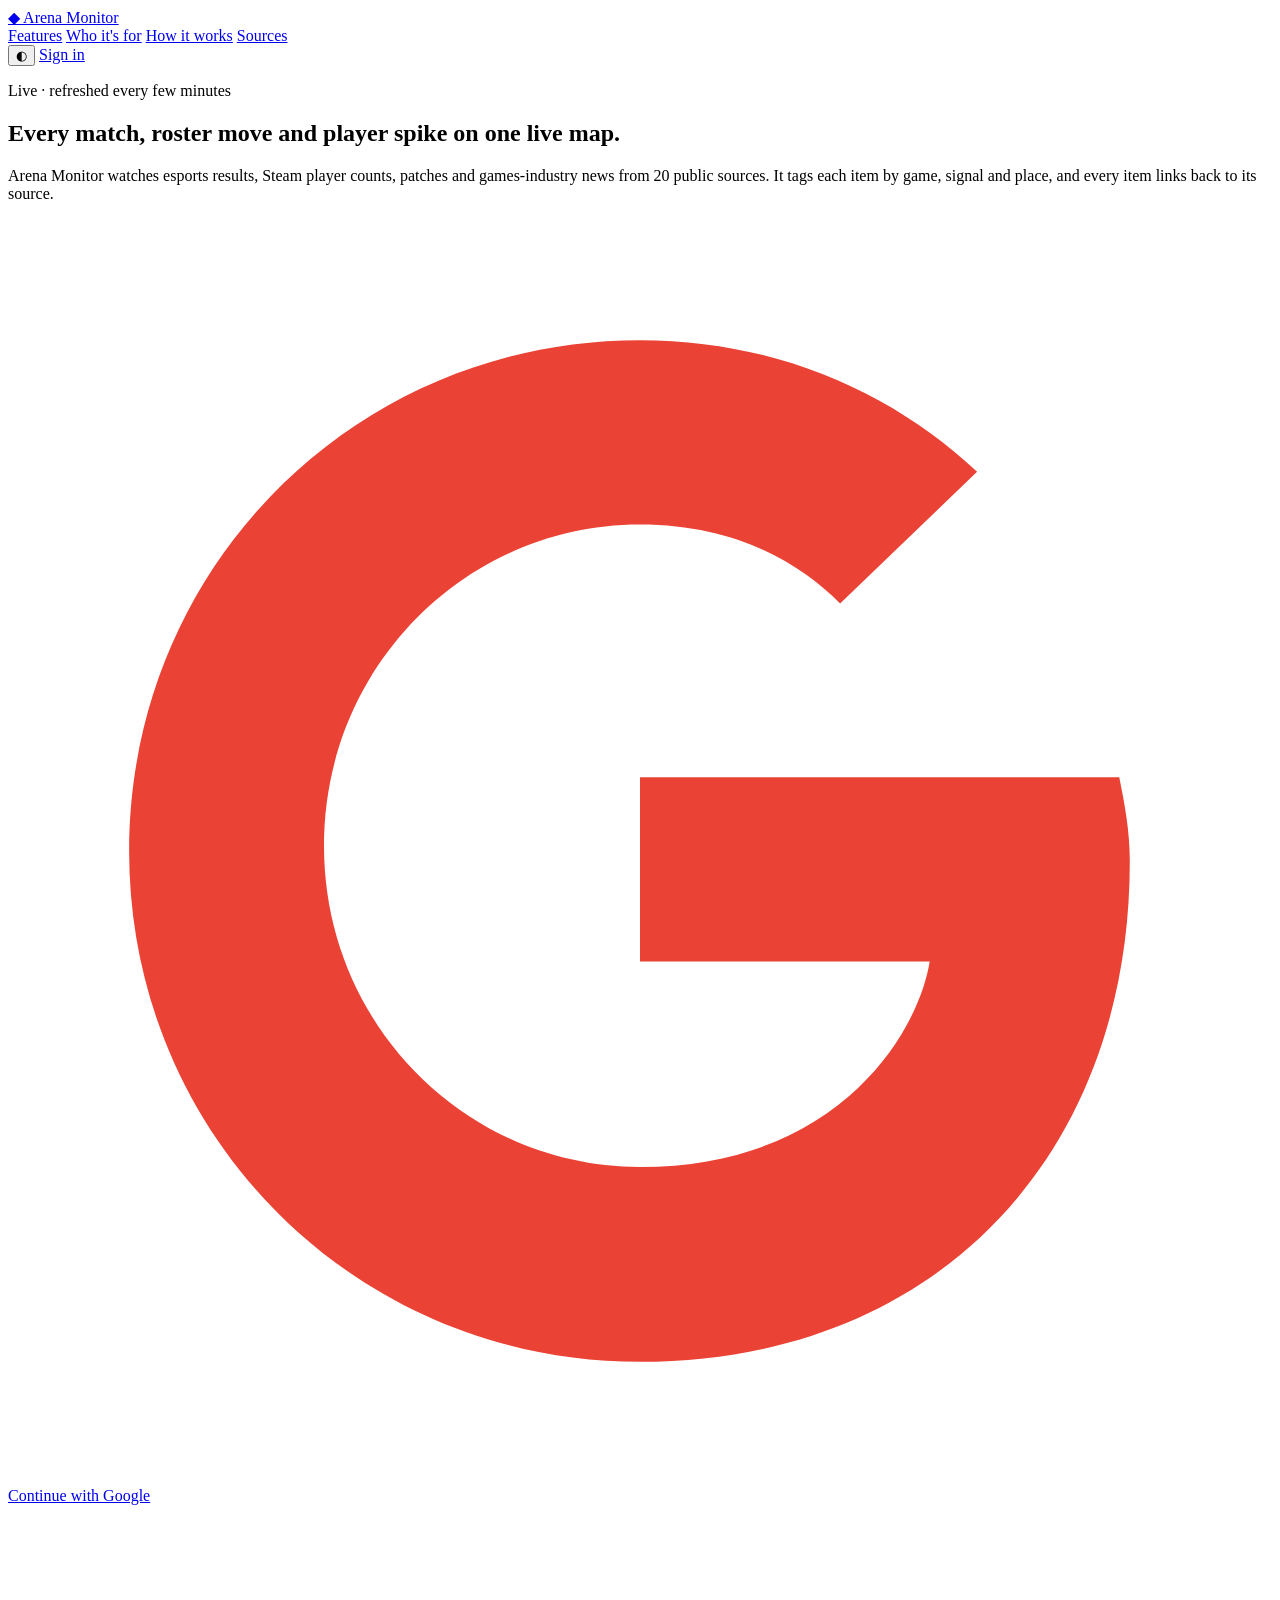
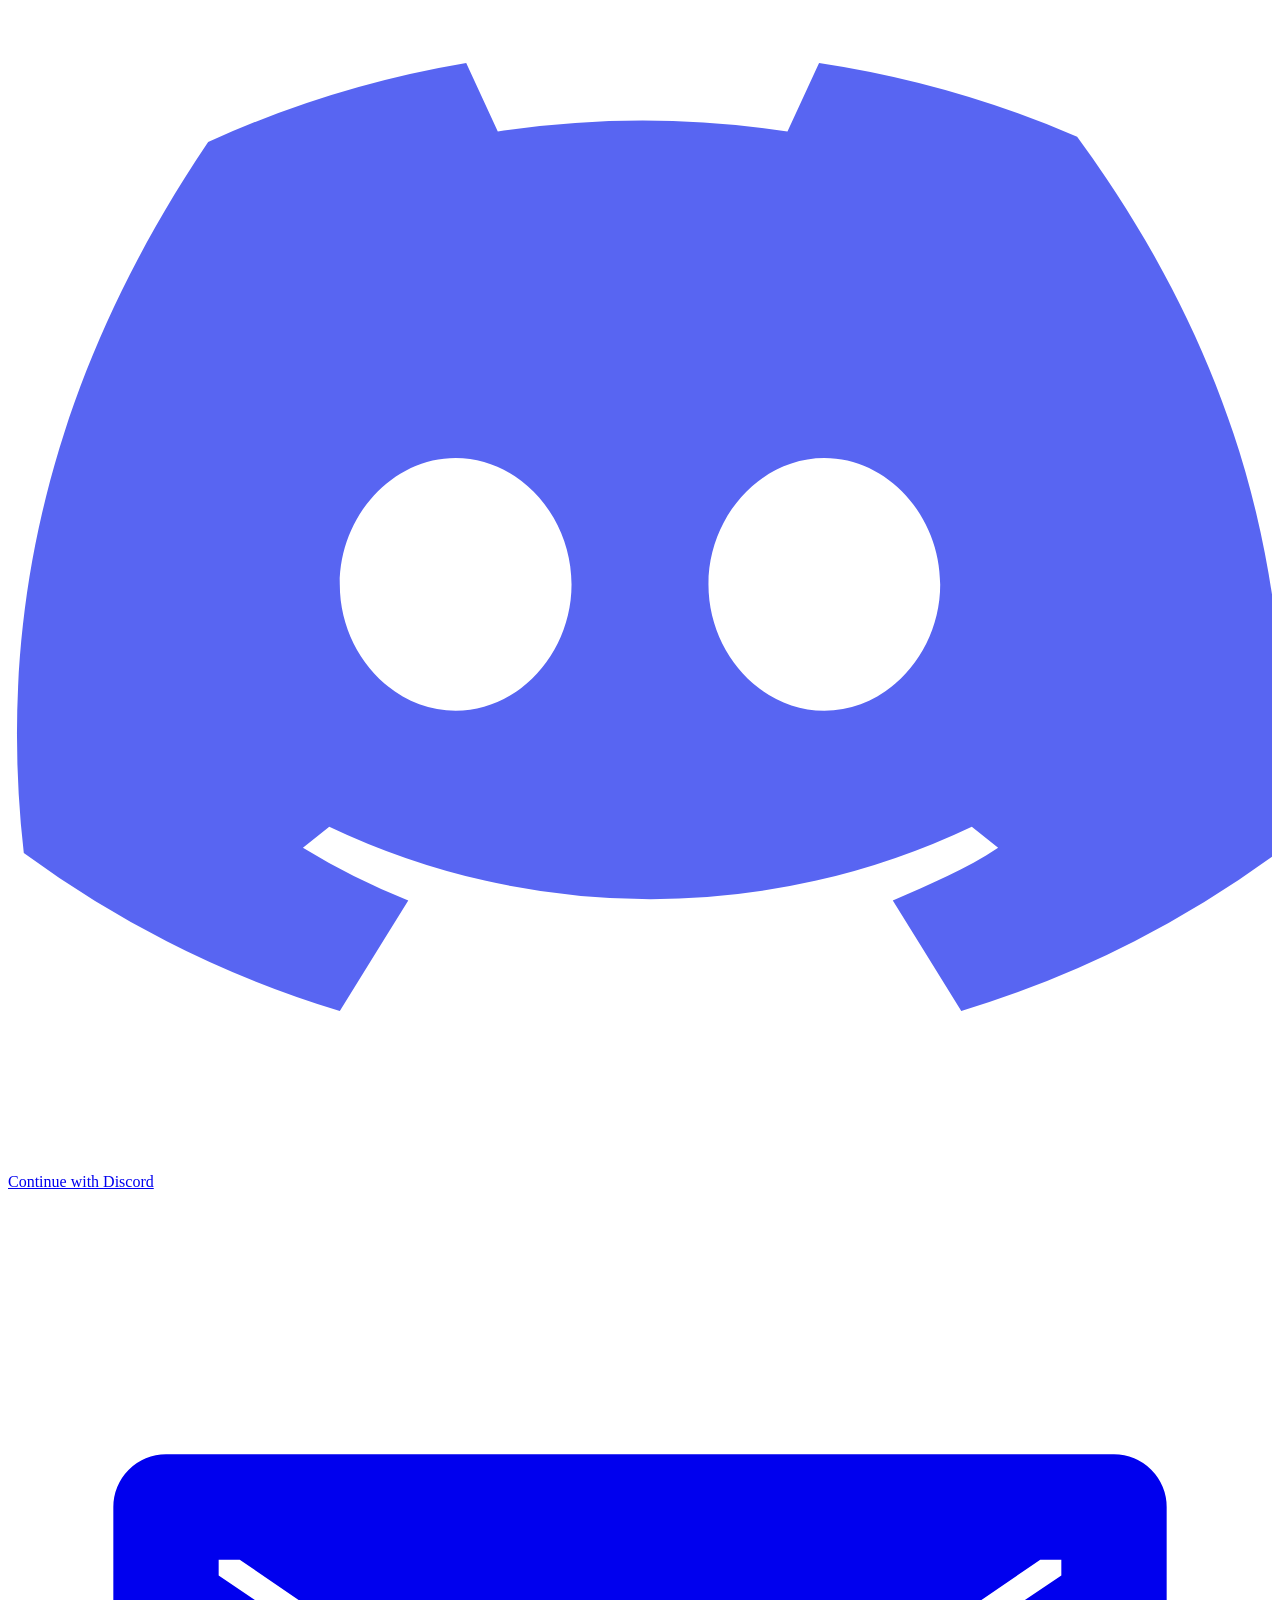
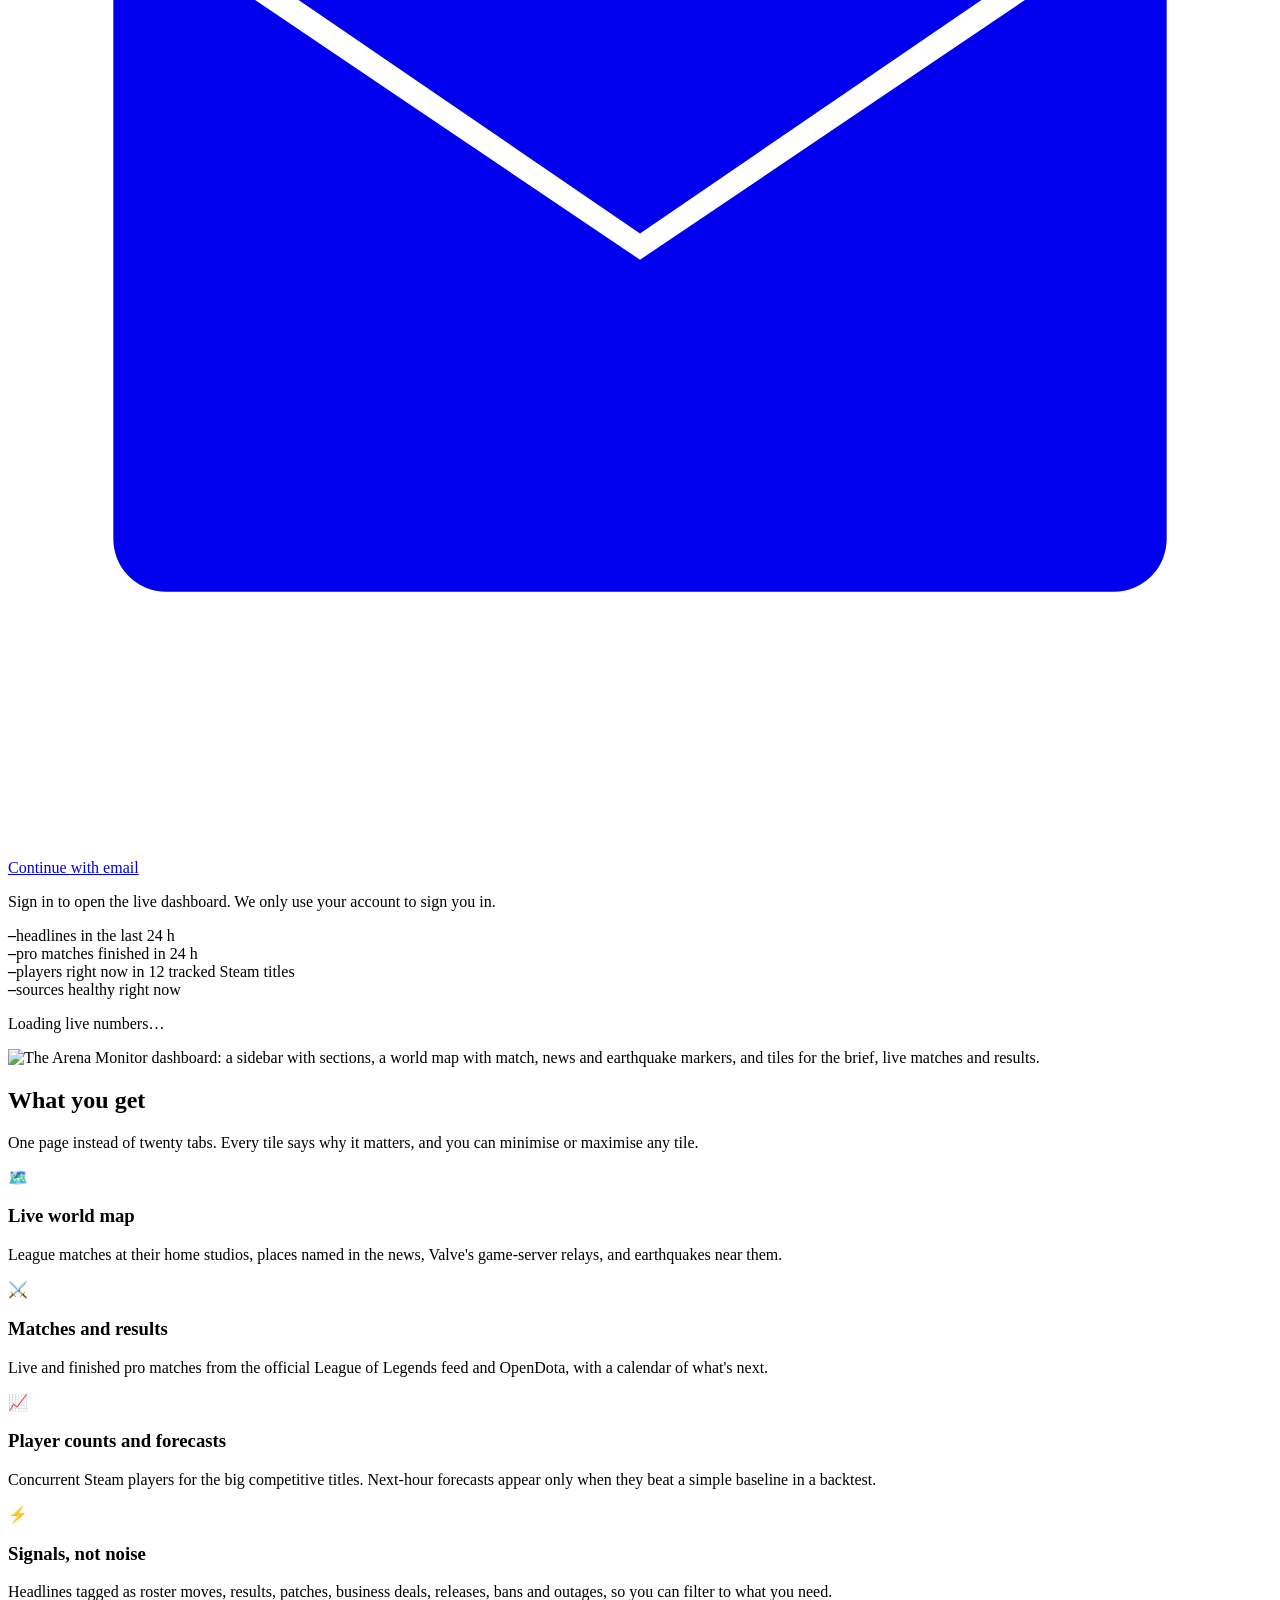
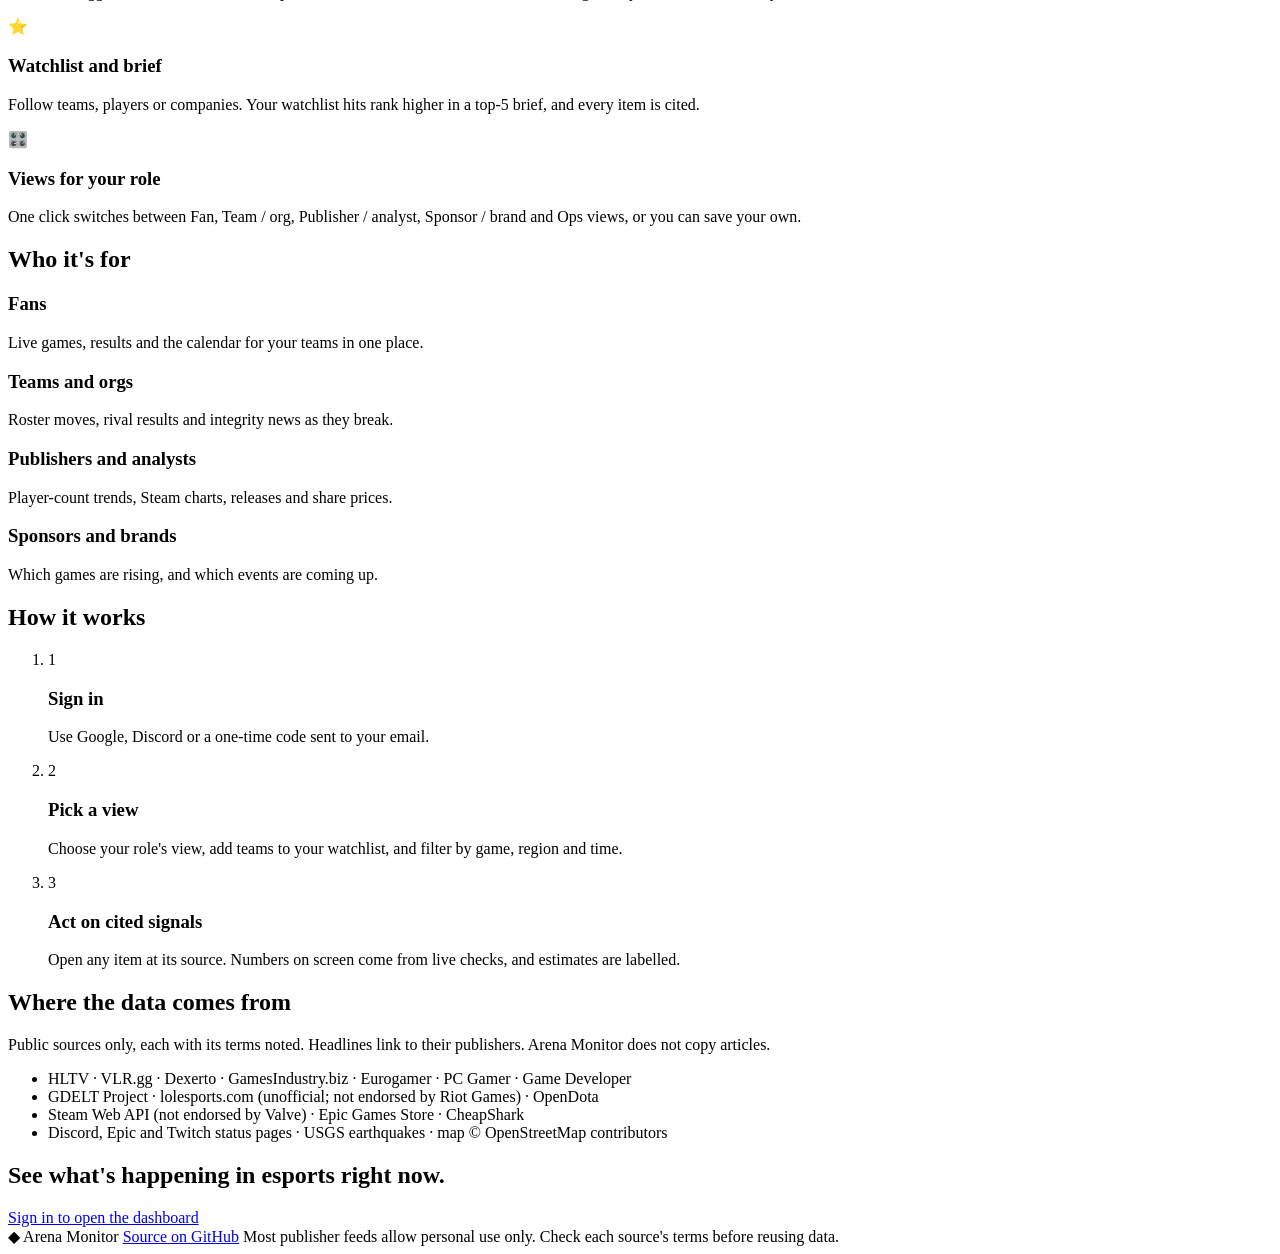
==== static/landing.html @ 30d65c49 "Add landing page; move the dashboard to /app Landing page at / with live numbers from a new public /" ====
<!doctype html>
<html lang="en">
<head>
<meta charset="utf-8">
<meta name="viewport" content="width=device-width, initial-scale=1">
<title>Arena Monitor · live esports and gaming intelligence</title>
<meta name="description" content="Every match, roster move and player spike on one live map. Arena Monitor watches esports results, player counts, patches and games-industry news, tags them and links every item to its source.">
<link rel="stylesheet" href="/style.css">
<link rel="stylesheet" href="/landing.css">
<script>
  (function () {
    var pref = 'light';
    try { var v = localStorage.getItem('am.theme'); if (v) pref = JSON.parse(v); } catch (e) {}
    var dark = pref === 'dark' || (pref === 'auto' && window.matchMedia && matchMedia('(prefers-color-scheme: dark)').matches);
    document.documentElement.setAttribute('data-theme', dark ? 'dark' : 'light');
  })();
</script>
</head>
<body class="lp">
<header class="lp-nav">
  <a class="lp-logo" href="/"><span class="logo">◆</span> Arena Monitor</a>
  <nav class="lp-links" aria-label="Page sections">
    <a href="#features">Features</a>
    <a href="#who">Who it's for</a>
    <a href="#how">How it works</a>
    <a href="#sources">Sources</a>
  </nav>
  <div class="lp-actions">
    <button class="lp-theme" id="lpTheme" type="button" aria-label="Switch light or dark theme">◐</button>
    <a class="btn btn-ghost" href="/sign-in">Sign in</a>
  </div>
</header>

<main>
  <section class="hero">
    <div class="hero-text">
      <p class="eyebrow"><span class="pulse-dot"></span> Live · refreshed every few minutes</p>
      <h1>Every match, roster move and player spike on one live map.</h1>
      <p class="lede">Arena Monitor watches esports results, Steam player counts, patches and games-industry news from 20 public sources.
        It tags each item by game, signal and place, and every item links back to its source.</p>
      <div class="auth-buttons">
        <a class="btn btn-provider" href="/sign-in?with=google"><svg viewBox="0 0 24 24" aria-hidden="true"><path fill="#EA4335" d="M12 10.2v3.9h5.5c-.2 1.3-1.7 3.9-5.5 3.9-3.3 0-6-2.7-6-6.1s2.7-6.1 6-6.1c1.9 0 3.1.8 3.8 1.5l2.6-2.5C16.8 3.3 14.6 2.3 12 2.3 6.6 2.3 2.3 6.6 2.3 12s4.3 9.7 9.7 9.7c5.6 0 9.3-3.9 9.3-9.5 0-.6-.1-1.1-.2-1.6H12z"/></svg>Continue with Google</a>
        <a class="btn btn-provider" href="/sign-in?with=discord"><svg viewBox="0 0 24 24" aria-hidden="true"><path fill="#5865F2" d="M20.3 4.4A19.8 19.8 0 0 0 15.4 3l-.6 1.3a18.3 18.3 0 0 0-5.5 0L8.7 3a19.7 19.7 0 0 0-4.9 1.5C.7 9.1-.2 13.6.3 18a19.9 19.9 0 0 0 6 3l1.3-2.1a12.9 12.9 0 0 1-2-1l.5-.4a14.2 14.2 0 0 0 12.2 0l.5.4c-.6.4-1.3.7-2 1l1.3 2.1a19.8 19.8 0 0 0 6-3c.5-5.1-.8-9.5-3.8-13.6zM8.5 15.3c-1.2 0-2.2-1.1-2.2-2.4s1-2.4 2.2-2.4 2.2 1.1 2.2 2.4-1 2.4-2.2 2.4zm7 0c-1.2 0-2.2-1.1-2.2-2.4s1-2.4 2.2-2.4 2.2 1.1 2.2 2.4-1 2.4-2.2 2.4z"/></svg>Continue with Discord</a>
        <a class="btn btn-provider" href="/sign-in?with=email"><svg viewBox="0 0 24 24" aria-hidden="true"><path fill="currentColor" d="M3 5h18a1 1 0 0 1 1 1v12a1 1 0 0 1-1 1H3a1 1 0 0 1-1-1V6a1 1 0 0 1 1-1zm9 7.2L4.4 7H4v.3l8 5.4 8-5.4V7h-.4L12 12.2z"/></svg>Continue with email</a>
      </div>
      <p class="fine">Sign in to open the live dashboard. We only use your account to sign you in.</p>
    </div>

    <div class="stats" id="stats" aria-live="polite">
      <div class="stat-card"><b data-k="headlines_24h">–</b><span>headlines in the last 24 h</span></div>
      <div class="stat-card"><b data-k="matches_24h">–</b><span>pro matches finished in 24 h</span></div>
      <div class="stat-card"><b data-k="steam_players_tracked">–</b><span>players right now in 12 tracked Steam titles</span></div>
      <div class="stat-card"><b data-k="sources">–</b><span>sources healthy right now</span></div>
      <p class="stats-note" id="statsNote">Loading live numbers…</p>
    </div>
  </section>

  <section class="preview" aria-label="Dashboard preview">
    <picture>
      <source srcset="/img/preview-dark.png" media="(prefers-color-scheme: dark)" id="prevDark">
      <img src="/img/preview-light.png" alt="The Arena Monitor dashboard: a sidebar with sections, a world map with match, news and earthquake markers, and tiles for the brief, live matches and results." id="prevImg" width="1440" height="900" loading="lazy">
    </picture>
  </section>

  <section class="section" id="features">
    <h2>What you get</h2>
    <p class="section-lede">One page instead of twenty tabs. Every tile says why it matters, and you can minimise or maximise any tile.</p>
    <div class="cards">
      <article class="card"><div class="ico">🗺️</div><h3>Live world map</h3><p>League matches at their home studios, places named in the news, Valve's game-server relays, and earthquakes near them.</p></article>
      <article class="card"><div class="ico">⚔️</div><h3>Matches and results</h3><p>Live and finished pro matches from the official League of Legends feed and OpenDota, with a calendar of what's next.</p></article>
      <article class="card"><div class="ico">📈</div><h3>Player counts and forecasts</h3><p>Concurrent Steam players for the big competitive titles. Next-hour forecasts appear only when they beat a simple baseline in a backtest.</p></article>
      <article class="card"><div class="ico">⚡</div><h3>Signals, not noise</h3><p>Headlines tagged as roster moves, results, patches, business deals, releases, bans and outages, so you can filter to what you need.</p></article>
      <article class="card"><div class="ico">⭐</div><h3>Watchlist and brief</h3><p>Follow teams, players or companies. Your watchlist hits rank higher in a top-5 brief, and every item is cited.</p></article>
      <article class="card"><div class="ico">🎛️</div><h3>Views for your role</h3><p>One click switches between Fan, Team / org, Publisher / analyst, Sponsor / brand and Ops views, or you can save your own.</p></article>
    </div>
  </section>

  <section class="section" id="who">
    <h2>Who it's for</h2>
    <div class="who">
      <div><h3>Fans</h3><p>Live games, results and the calendar for your teams in one place.</p></div>
      <div><h3>Teams and orgs</h3><p>Roster moves, rival results and integrity news as they break.</p></div>
      <div><h3>Publishers and analysts</h3><p>Player-count trends, Steam charts, releases and share prices.</p></div>
      <div><h3>Sponsors and brands</h3><p>Which games are rising, and which events are coming up.</p></div>
    </div>
  </section>

  <section class="section" id="how">
    <h2>How it works</h2>
    <ol class="steps">
      <li><span>1</span><h3>Sign in</h3><p>Use Google, Discord or a one-time code sent to your email.</p></li>
      <li><span>2</span><h3>Pick a view</h3><p>Choose your role's view, add teams to your watchlist, and filter by game, region and time.</p></li>
      <li><span>3</span><h3>Act on cited signals</h3><p>Open any item at its source. Numbers on screen come from live checks, and estimates are labelled.</p></li>
    </ol>
  </section>

  <section class="section" id="sources">
    <h2>Where the data comes from</h2>
    <p class="section-lede">Public sources only, each with its terms noted. Headlines link to their publishers. Arena Monitor does not copy articles.</p>
    <ul class="source-list">
      <li>HLTV · VLR.gg · Dexerto · GamesIndustry.biz · Eurogamer · PC Gamer · Game Developer</li>
      <li>GDELT Project · lolesports.com (unofficial; not endorsed by Riot Games) · OpenDota</li>
      <li>Steam Web API (not endorsed by Valve) · Epic Games Store · CheapShark</li>
      <li>Discord, Epic and Twitch status pages · USGS earthquakes · map © OpenStreetMap contributors</li>
    </ul>
  </section>

  <section class="cta">
    <h2>See what's happening in esports right now.</h2>
    <a class="btn btn-primary" href="/sign-in">Sign in to open the dashboard</a>
  </section>
</main>

<footer class="lp-foot">
  <span>◆ Arena Monitor</span>
  <a href="https://github.com/eesha95/arena-monitor">Source on GitHub</a>
  <span>Most publisher feeds allow personal use only. Check each source's terms before reusing data.</span>
</footer>

<script src="/landing.js"></script>
</body>
</html>
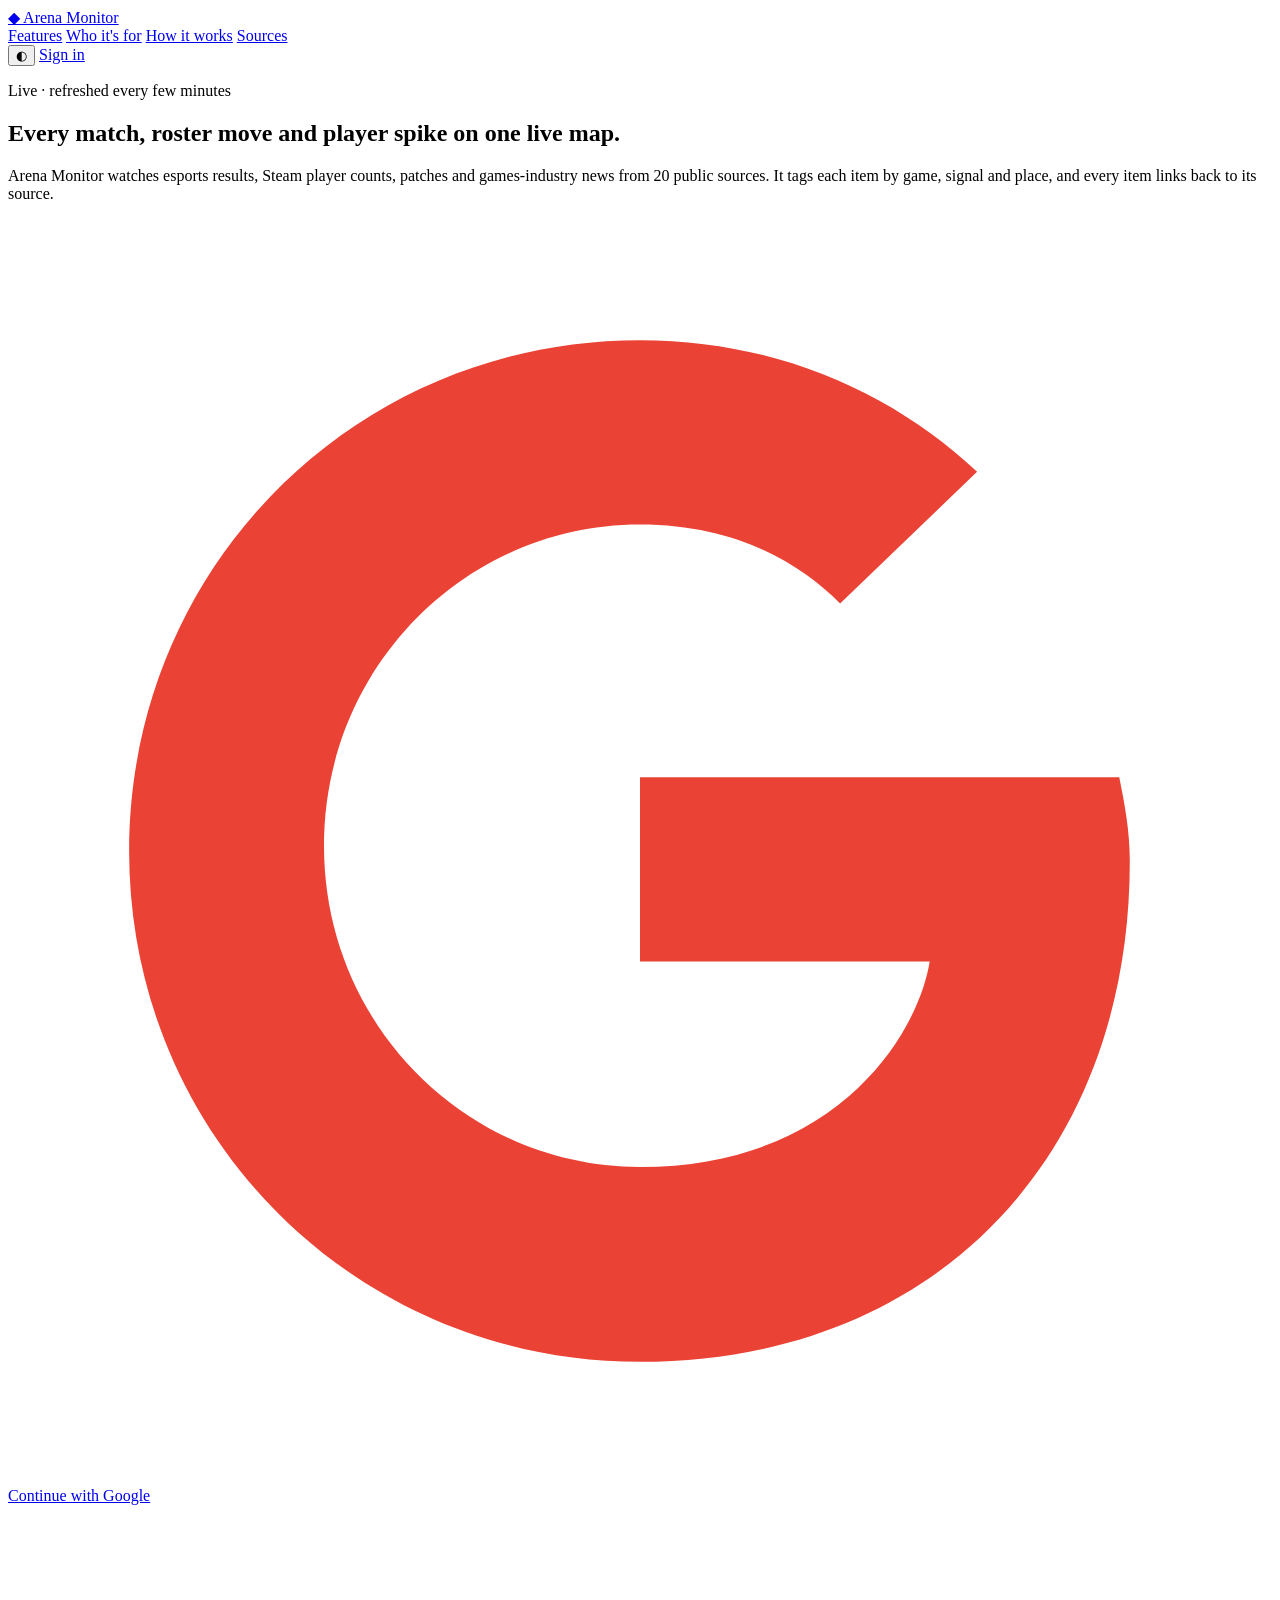
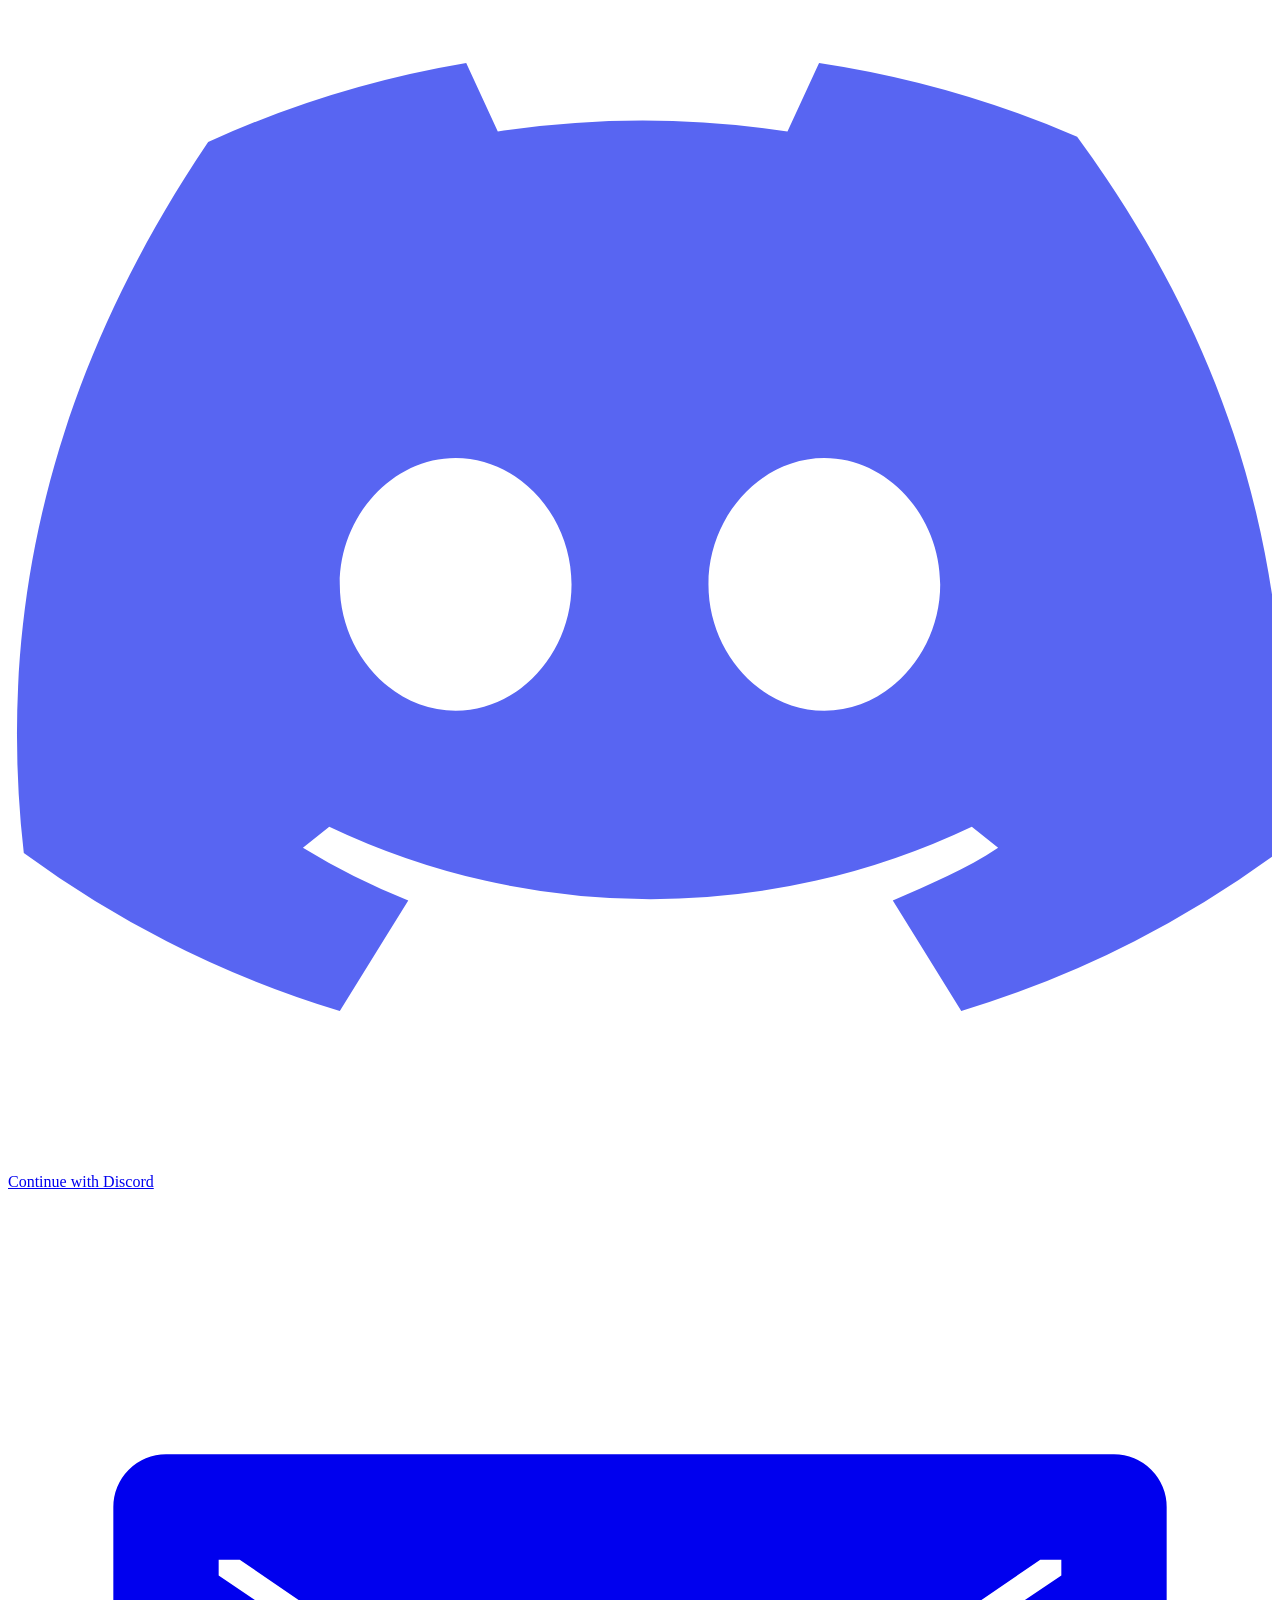
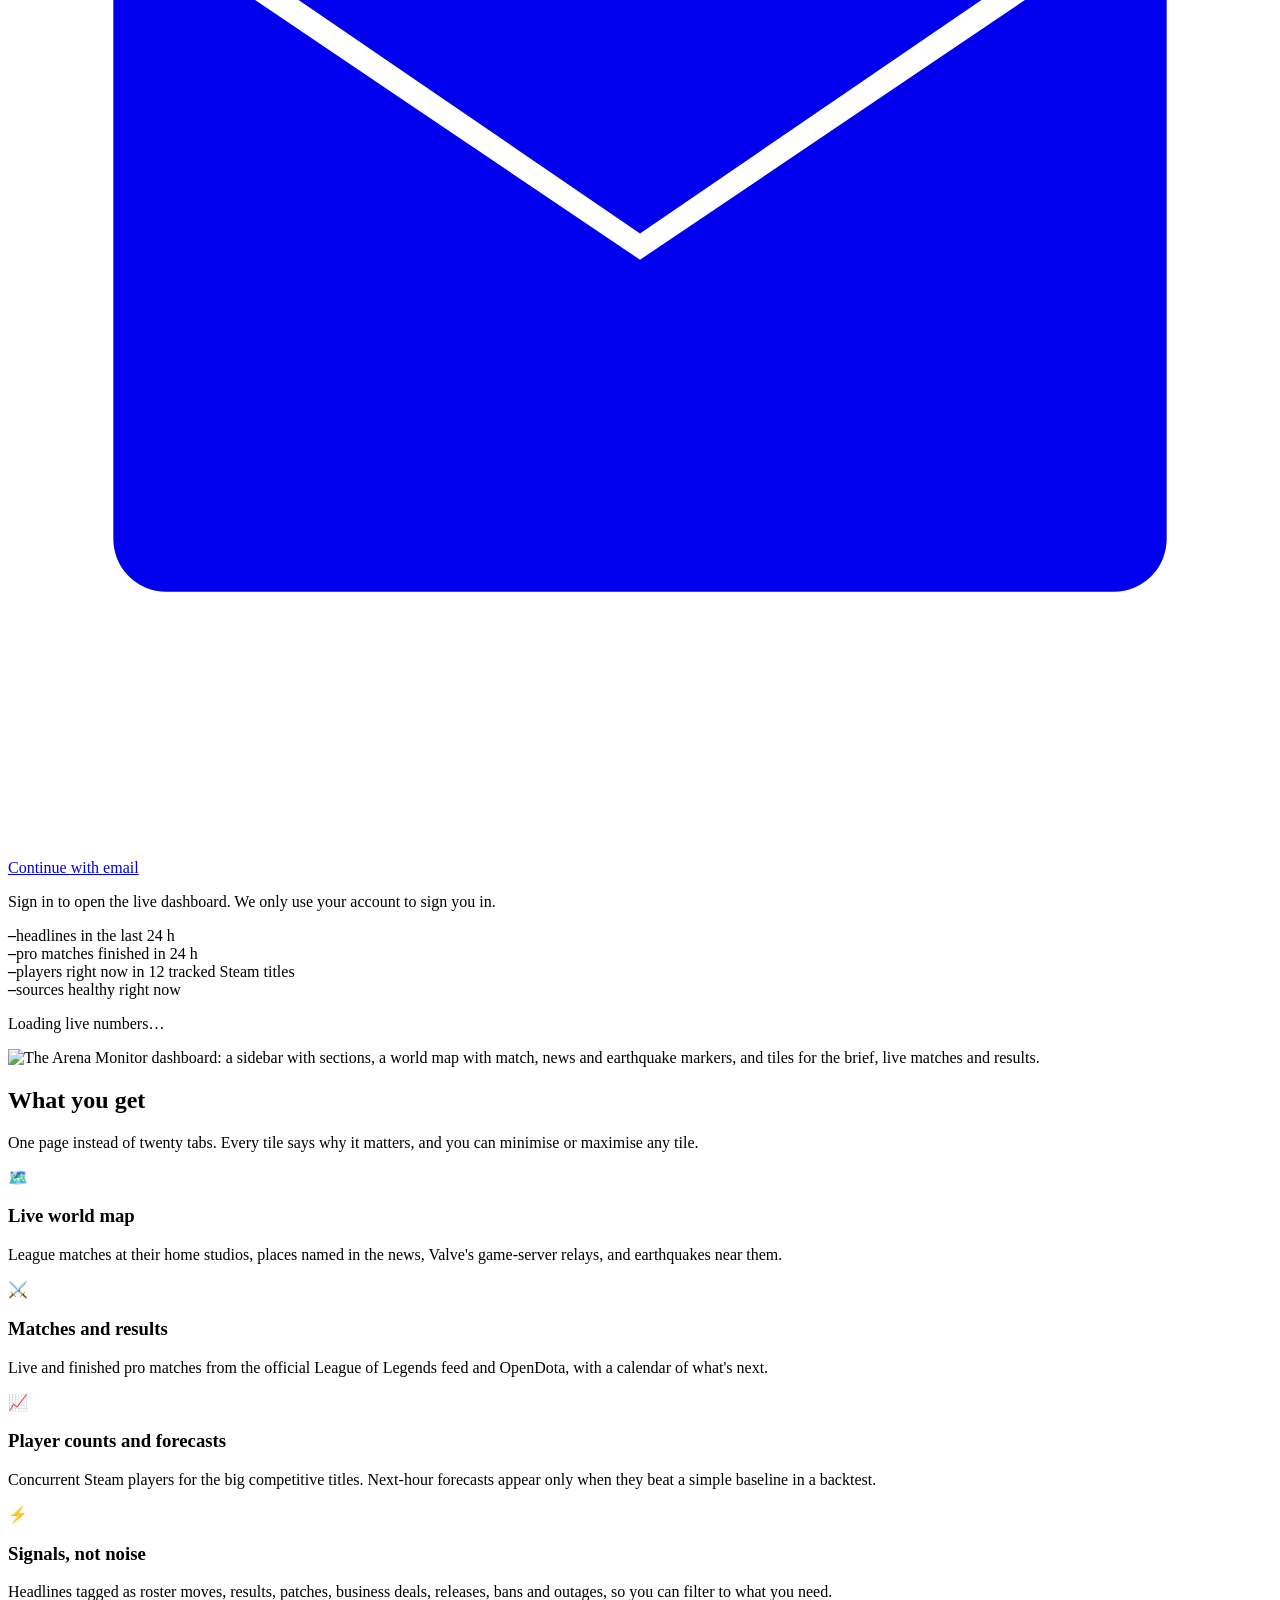
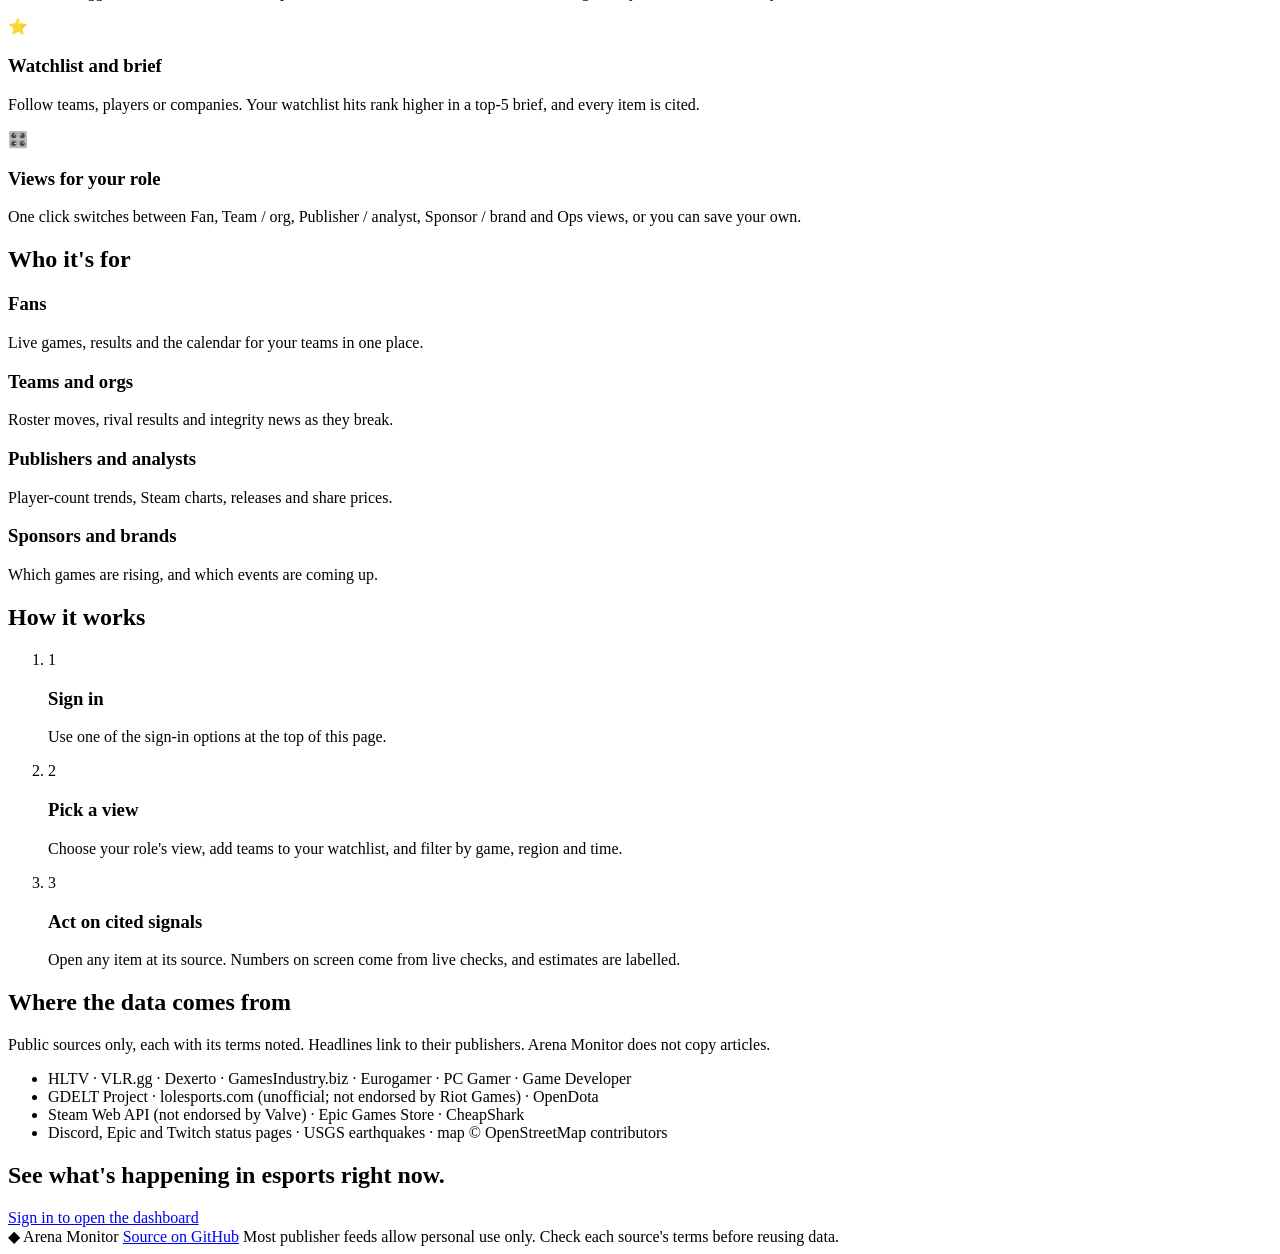
==== commit 86d38d38: "Redesign sign-in page; offer only enabled sign-in methods Two-column sign-in page (form + live brand" ====
--- a/static/landing.html
+++ b/static/landing.html
@@ -39,9 +39,9 @@
       <p class="lede">Arena Monitor watches esports results, Steam player counts, patches and games-industry news from 20 public sources.
         It tags each item by game, signal and place, and every item links back to its source.</p>
       <div class="auth-buttons">
-        <a class="btn btn-provider" href="/sign-in?with=google"><svg viewBox="0 0 24 24" aria-hidden="true"><path fill="#EA4335" d="M12 10.2v3.9h5.5c-.2 1.3-1.7 3.9-5.5 3.9-3.3 0-6-2.7-6-6.1s2.7-6.1 6-6.1c1.9 0 3.1.8 3.8 1.5l2.6-2.5C16.8 3.3 14.6 2.3 12 2.3 6.6 2.3 2.3 6.6 2.3 12s4.3 9.7 9.7 9.7c5.6 0 9.3-3.9 9.3-9.5 0-.6-.1-1.1-.2-1.6H12z"/></svg>Continue with Google</a>
-        <a class="btn btn-provider" href="/sign-in?with=discord"><svg viewBox="0 0 24 24" aria-hidden="true"><path fill="#5865F2" d="M20.3 4.4A19.8 19.8 0 0 0 15.4 3l-.6 1.3a18.3 18.3 0 0 0-5.5 0L8.7 3a19.7 19.7 0 0 0-4.9 1.5C.7 9.1-.2 13.6.3 18a19.9 19.9 0 0 0 6 3l1.3-2.1a12.9 12.9 0 0 1-2-1l.5-.4a14.2 14.2 0 0 0 12.2 0l.5.4c-.6.4-1.3.7-2 1l1.3 2.1a19.8 19.8 0 0 0 6-3c.5-5.1-.8-9.5-3.8-13.6zM8.5 15.3c-1.2 0-2.2-1.1-2.2-2.4s1-2.4 2.2-2.4 2.2 1.1 2.2 2.4-1 2.4-2.2 2.4zm7 0c-1.2 0-2.2-1.1-2.2-2.4s1-2.4 2.2-2.4 2.2 1.1 2.2 2.4-1 2.4-2.2 2.4z"/></svg>Continue with Discord</a>
-        <a class="btn btn-provider" href="/sign-in?with=email"><svg viewBox="0 0 24 24" aria-hidden="true"><path fill="currentColor" d="M3 5h18a1 1 0 0 1 1 1v12a1 1 0 0 1-1 1H3a1 1 0 0 1-1-1V6a1 1 0 0 1 1-1zm9 7.2L4.4 7H4v.3l8 5.4 8-5.4V7h-.4L12 12.2z"/></svg>Continue with email</a>
+        <a class="btn btn-provider" data-provider="google" href="/sign-in?with=google"><svg viewBox="0 0 24 24" aria-hidden="true"><path fill="#EA4335" d="M12 10.2v3.9h5.5c-.2 1.3-1.7 3.9-5.5 3.9-3.3 0-6-2.7-6-6.1s2.7-6.1 6-6.1c1.9 0 3.1.8 3.8 1.5l2.6-2.5C16.8 3.3 14.6 2.3 12 2.3 6.6 2.3 2.3 6.6 2.3 12s4.3 9.7 9.7 9.7c5.6 0 9.3-3.9 9.3-9.5 0-.6-.1-1.1-.2-1.6H12z"/></svg>Continue with Google</a>
+        <a class="btn btn-provider" data-provider="discord" href="/sign-in?with=discord"><svg viewBox="0 0 24 24" aria-hidden="true"><path fill="#5865F2" d="M20.3 4.4A19.8 19.8 0 0 0 15.4 3l-.6 1.3a18.3 18.3 0 0 0-5.5 0L8.7 3a19.7 19.7 0 0 0-4.9 1.5C.7 9.1-.2 13.6.3 18a19.9 19.9 0 0 0 6 3l1.3-2.1a12.9 12.9 0 0 1-2-1l.5-.4a14.2 14.2 0 0 0 12.2 0l.5.4c-.6.4-1.3.7-2 1l1.3 2.1a19.8 19.8 0 0 0 6-3c.5-5.1-.8-9.5-3.8-13.6zM8.5 15.3c-1.2 0-2.2-1.1-2.2-2.4s1-2.4 2.2-2.4 2.2 1.1 2.2 2.4-1 2.4-2.2 2.4zm7 0c-1.2 0-2.2-1.1-2.2-2.4s1-2.4 2.2-2.4 2.2 1.1 2.2 2.4-1 2.4-2.2 2.4z"/></svg>Continue with Discord</a>
+        <a class="btn btn-provider" data-provider="email" href="/sign-in?with=email"><svg viewBox="0 0 24 24" aria-hidden="true"><path fill="currentColor" d="M3 5h18a1 1 0 0 1 1 1v12a1 1 0 0 1-1 1H3a1 1 0 0 1-1-1V6a1 1 0 0 1 1-1zm9 7.2L4.4 7H4v.3l8 5.4 8-5.4V7h-.4L12 12.2z"/></svg>Continue with email</a>
       </div>
       <p class="fine">Sign in to open the live dashboard. We only use your account to sign you in.</p>
     </div>
@@ -88,7 +88,7 @@
   <section class="section" id="how">
     <h2>How it works</h2>
     <ol class="steps">
-      <li><span>1</span><h3>Sign in</h3><p>Use Google, Discord or a one-time code sent to your email.</p></li>
+      <li><span>1</span><h3>Sign in</h3><p id="howSignIn">Use one of the sign-in options at the top of this page.</p></li>
       <li><span>2</span><h3>Pick a view</h3><p>Choose your role's view, add teams to your watchlist, and filter by game, region and time.</p></li>
       <li><span>3</span><h3>Act on cited signals</h3><p>Open any item at its source. Numbers on screen come from live checks, and estimates are labelled.</p></li>
     </ol>
